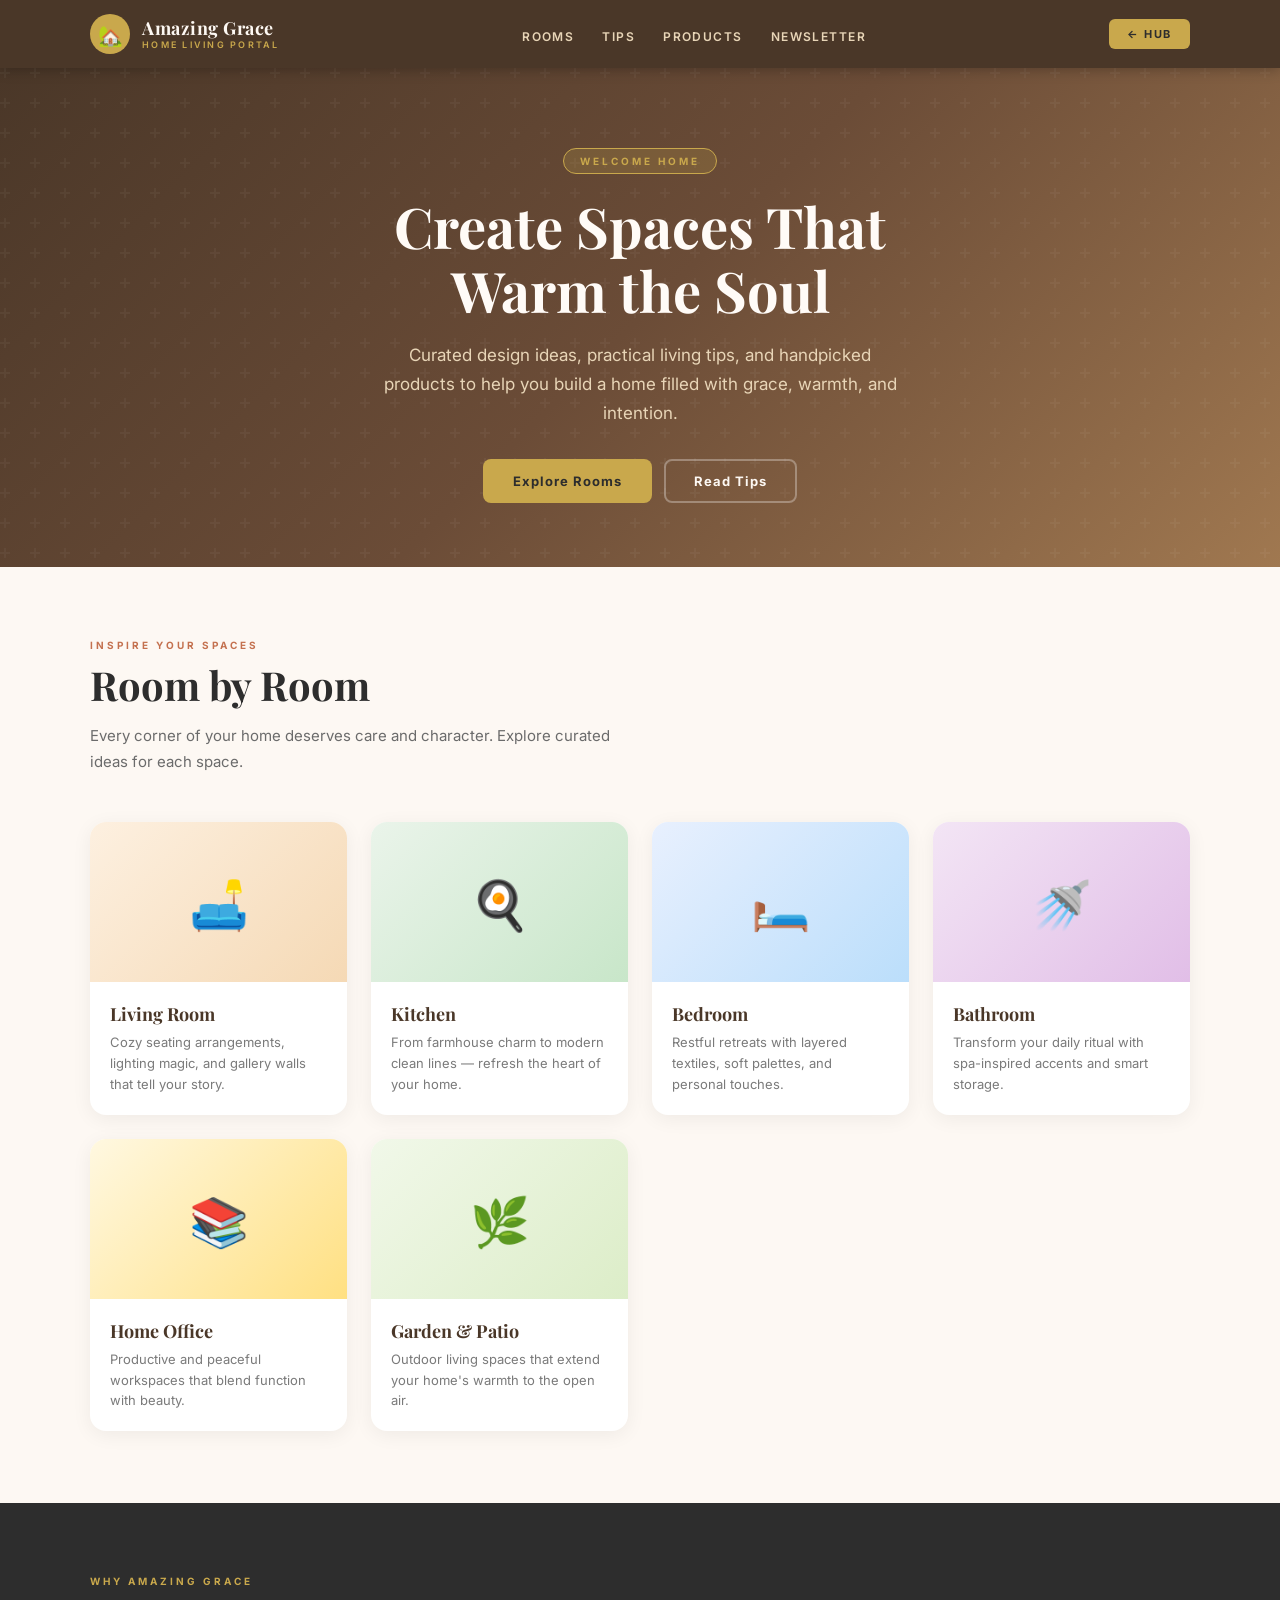
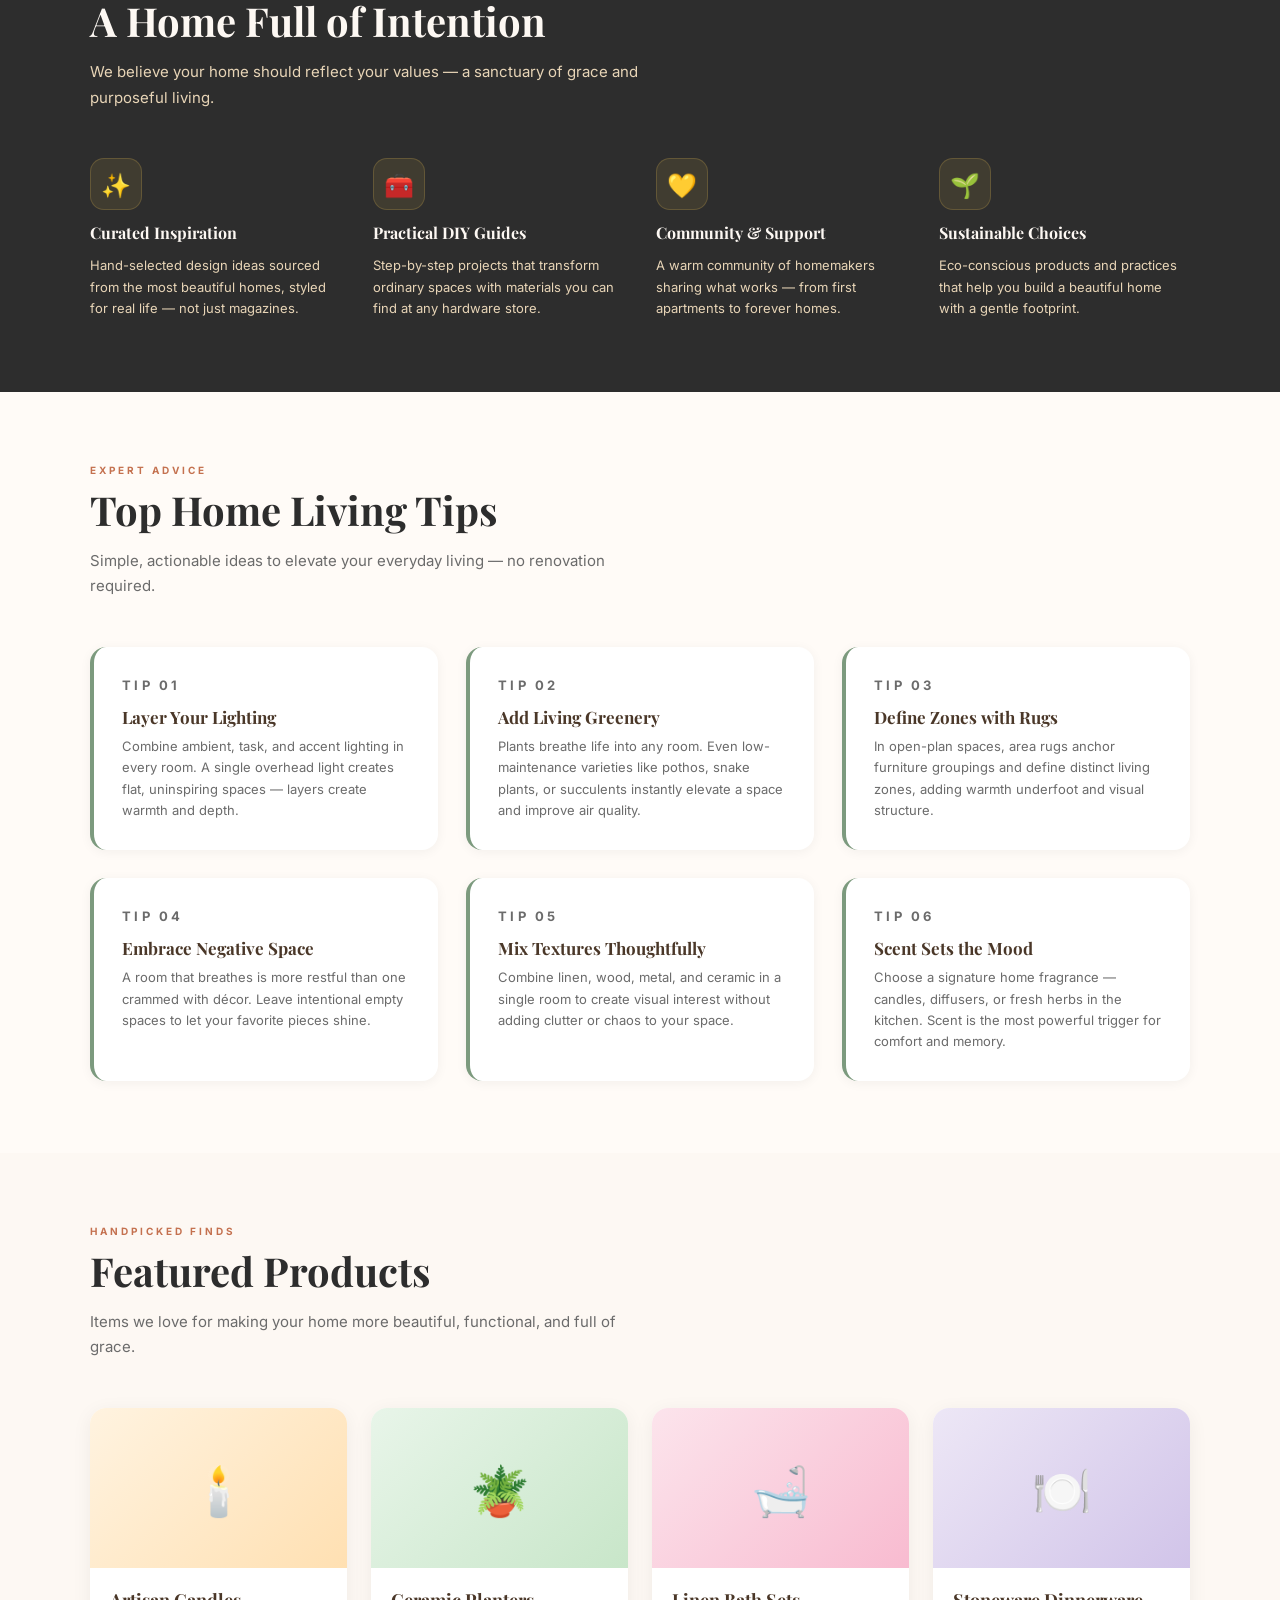
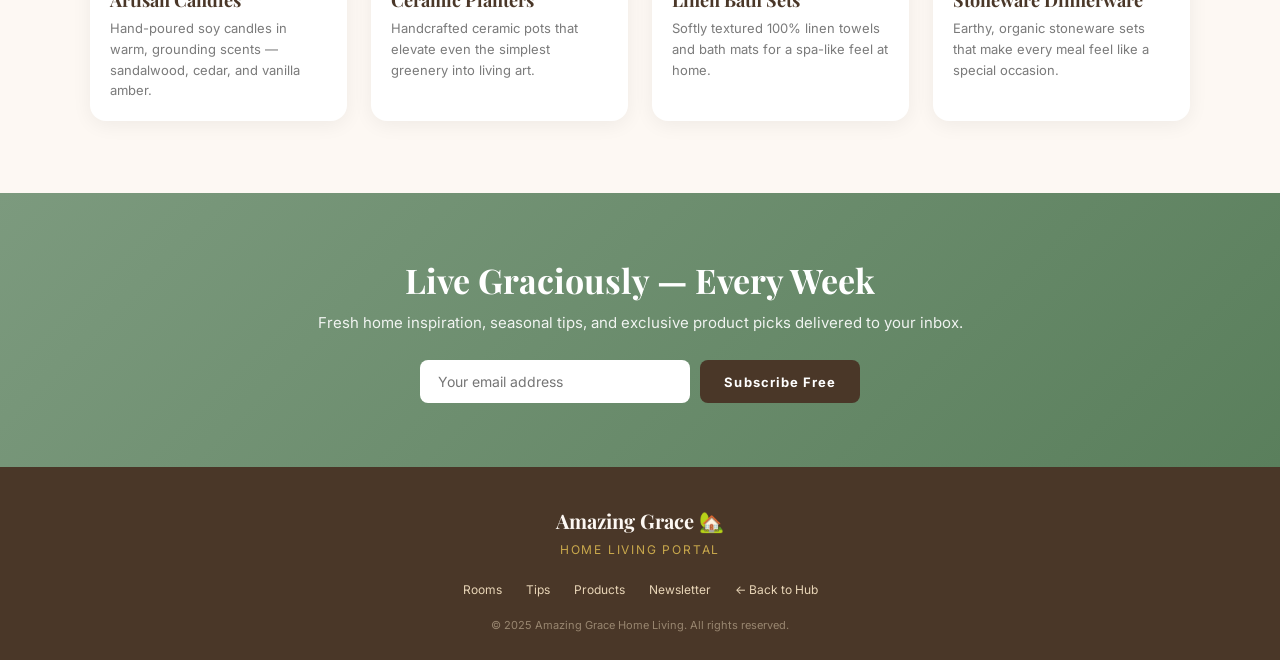
==== home-living/index.html @ 13031d2b "Add Amazing Grace Home Living and Voice of Jesus Ministries portals; update Hub launcher Agent-Logs-" ====
<!DOCTYPE html>
<html lang="en">
<head>
    <meta charset="UTF-8">
    <meta name="viewport" content="width=device-width, initial-scale=1.0">
    <title>Amazing Grace Home Living</title>
    <meta name="description" content="Amazing Grace Home Living – curated inspiration, tips, and products for a warm, beautiful home.">

    <link rel="preconnect" href="https://fonts.googleapis.com">
    <link href="https://fonts.googleapis.com/css2?family=Playfair+Display:wght@400;700&family=Inter:wght@400;600;700&display=swap" rel="stylesheet">
    <link rel="stylesheet" href="style.css">
</head>
<body>

<!-- ─── Header ──────────────────────────────────────────────────────────── -->
<header class="site-header">
    <div class="header-inner">
        <a href="#" class="logo">
            <div class="logo-icon">🏡</div>
            <div>
                <h1>Amazing Grace</h1>
                <span>Home Living Portal</span>
            </div>
        </a>
        <nav>
            <ul class="site-nav">
                <li><a href="#rooms">Rooms</a></li>
                <li><a href="#tips">Tips</a></li>
                <li><a href="#products">Products</a></li>
                <li><a href="#newsletter">Newsletter</a></li>
            </ul>
        </nav>
        <a href="../" class="back-btn">← Hub</a>
    </div>
</header>

<!-- ─── Hero ────────────────────────────────────────────────────────────── -->
<section class="hero">
    <div class="hero-content">
        <div class="hero-badge">Welcome Home</div>
        <h2>Create Spaces That<br>Warm the Soul</h2>
        <p>Curated design ideas, practical living tips, and handpicked products to help you build a home filled with grace, warmth, and intention.</p>
        <div class="hero-cta">
            <a href="#rooms" class="btn-primary">Explore Rooms</a>
            <a href="#tips" class="btn-outline">Read Tips</a>
        </div>
    </div>
</section>

<!-- ─── Room Categories ──────────────────────────────────────────────────── -->
<section class="section" id="rooms">
    <div class="container">
        <p class="section-label">Inspire Your Spaces</p>
        <h2 class="section-title">Room by Room</h2>
        <p class="section-subtitle">Every corner of your home deserves care and character. Explore curated ideas for each space.</p>

        <div class="category-grid">
            <a href="#" class="category-card">
                <div class="card-thumb" style="background: linear-gradient(135deg,#fdf0e0,#f5d9b5);">🛋️</div>
                <div class="card-body">
                    <h3>Living Room</h3>
                    <p>Cozy seating arrangements, lighting magic, and gallery walls that tell your story.</p>
                </div>
            </a>
            <a href="#" class="category-card">
                <div class="card-thumb" style="background: linear-gradient(135deg,#eaf4ea,#c8e6c9);">🍳</div>
                <div class="card-body">
                    <h3>Kitchen</h3>
                    <p>From farmhouse charm to modern clean lines — refresh the heart of your home.</p>
                </div>
            </a>
            <a href="#" class="category-card">
                <div class="card-thumb" style="background: linear-gradient(135deg,#e8f0fe,#bbdefb);">🛏️</div>
                <div class="card-body">
                    <h3>Bedroom</h3>
                    <p>Restful retreats with layered textiles, soft palettes, and personal touches.</p>
                </div>
            </a>
            <a href="#" class="category-card">
                <div class="card-thumb" style="background: linear-gradient(135deg,#f3e5f5,#e1bee7);">🚿</div>
                <div class="card-body">
                    <h3>Bathroom</h3>
                    <p>Transform your daily ritual with spa-inspired accents and smart storage.</p>
                </div>
            </a>
            <a href="#" class="category-card">
                <div class="card-thumb" style="background: linear-gradient(135deg,#fff8e1,#ffe082);">📚</div>
                <div class="card-body">
                    <h3>Home Office</h3>
                    <p>Productive and peaceful workspaces that blend function with beauty.</p>
                </div>
            </a>
            <a href="#" class="category-card">
                <div class="card-thumb" style="background: linear-gradient(135deg,#f1f8e9,#dcedc8);">🌿</div>
                <div class="card-body">
                    <h3>Garden & Patio</h3>
                    <p>Outdoor living spaces that extend your home's warmth to the open air.</p>
                </div>
            </a>
        </div>
    </div>
</section>

<!-- ─── Features / Why Amazing Grace ─────────────────────────────────────── -->
<section class="section section-dark" id="about">
    <div class="container">
        <p class="section-label">Why Amazing Grace</p>
        <h2 class="section-title">A Home Full of Intention</h2>
        <p class="section-subtitle">We believe your home should reflect your values — a sanctuary of grace and purposeful living.</p>

        <div class="feature-strip">
            <div class="feature-item">
                <div class="feature-icon">✨</div>
                <h4>Curated Inspiration</h4>
                <p>Hand-selected design ideas sourced from the most beautiful homes, styled for real life — not just magazines.</p>
            </div>
            <div class="feature-item">
                <div class="feature-icon">🧰</div>
                <h4>Practical DIY Guides</h4>
                <p>Step-by-step projects that transform ordinary spaces with materials you can find at any hardware store.</p>
            </div>
            <div class="feature-item">
                <div class="feature-icon">💛</div>
                <h4>Community &amp; Support</h4>
                <p>A warm community of homemakers sharing what works — from first apartments to forever homes.</p>
            </div>
            <div class="feature-item">
                <div class="feature-icon">🌱</div>
                <h4>Sustainable Choices</h4>
                <p>Eco-conscious products and practices that help you build a beautiful home with a gentle footprint.</p>
            </div>
        </div>
    </div>
</section>

<!-- ─── Home Living Tips ──────────────────────────────────────────────────── -->
<section class="section section-alt" id="tips">
    <div class="container">
        <p class="section-label">Expert Advice</p>
        <h2 class="section-title">Top Home Living Tips</h2>
        <p class="section-subtitle">Simple, actionable ideas to elevate your everyday living — no renovation required.</p>

        <div class="tips-grid">
            <div class="tip-card">
                <p class="tip-num">Tip 01</p>
                <h4>Layer Your Lighting</h4>
                <p>Combine ambient, task, and accent lighting in every room. A single overhead light creates flat, uninspiring spaces — layers create warmth and depth.</p>
            </div>
            <div class="tip-card">
                <p class="tip-num">Tip 02</p>
                <h4>Add Living Greenery</h4>
                <p>Plants breathe life into any room. Even low-maintenance varieties like pothos, snake plants, or succulents instantly elevate a space and improve air quality.</p>
            </div>
            <div class="tip-card">
                <p class="tip-num">Tip 03</p>
                <h4>Define Zones with Rugs</h4>
                <p>In open-plan spaces, area rugs anchor furniture groupings and define distinct living zones, adding warmth underfoot and visual structure.</p>
            </div>
            <div class="tip-card">
                <p class="tip-num">Tip 04</p>
                <h4>Embrace Negative Space</h4>
                <p>A room that breathes is more restful than one crammed with décor. Leave intentional empty spaces to let your favorite pieces shine.</p>
            </div>
            <div class="tip-card">
                <p class="tip-num">Tip 05</p>
                <h4>Mix Textures Thoughtfully</h4>
                <p>Combine linen, wood, metal, and ceramic in a single room to create visual interest without adding clutter or chaos to your space.</p>
            </div>
            <div class="tip-card">
                <p class="tip-num">Tip 06</p>
                <h4>Scent Sets the Mood</h4>
                <p>Choose a signature home fragrance — candles, diffusers, or fresh herbs in the kitchen. Scent is the most powerful trigger for comfort and memory.</p>
            </div>
        </div>
    </div>
</section>

<!-- ─── Featured Products ─────────────────────────────────────────────────── -->
<section class="section" id="products">
    <div class="container">
        <p class="section-label">Handpicked Finds</p>
        <h2 class="section-title">Featured Products</h2>
        <p class="section-subtitle">Items we love for making your home more beautiful, functional, and full of grace.</p>

        <div class="category-grid">
            <a href="#" class="category-card">
                <div class="card-thumb" style="background: linear-gradient(135deg,#fff3e0,#ffe0b2);">🕯️</div>
                <div class="card-body">
                    <h3>Artisan Candles</h3>
                    <p>Hand-poured soy candles in warm, grounding scents — sandalwood, cedar, and vanilla amber.</p>
                </div>
            </a>
            <a href="#" class="category-card">
                <div class="card-thumb" style="background: linear-gradient(135deg,#e8f5e9,#c8e6c9);">🪴</div>
                <div class="card-body">
                    <h3>Ceramic Planters</h3>
                    <p>Handcrafted ceramic pots that elevate even the simplest greenery into living art.</p>
                </div>
            </a>
            <a href="#" class="category-card">
                <div class="card-thumb" style="background: linear-gradient(135deg,#fce4ec,#f8bbd0);">🛁</div>
                <div class="card-body">
                    <h3>Linen Bath Sets</h3>
                    <p>Softly textured 100% linen towels and bath mats for a spa-like feel at home.</p>
                </div>
            </a>
            <a href="#" class="category-card">
                <div class="card-thumb" style="background: linear-gradient(135deg,#ede7f6,#d1c4e9);">🍽️</div>
                <div class="card-body">
                    <h3>Stoneware Dinnerware</h3>
                    <p>Earthy, organic stoneware sets that make every meal feel like a special occasion.</p>
                </div>
            </a>
        </div>
    </div>
</section>

<!-- ─── Newsletter ──────────────────────────────────────────────────────── -->
<section class="newsletter" id="newsletter">
    <div class="container">
        <h3>Live Graciously — Every Week</h3>
        <p>Fresh home inspiration, seasonal tips, and exclusive product picks delivered to your inbox.</p>
        <form class="newsletter-form" onsubmit="handleSubscribe(event)">
            <input type="email" placeholder="Your email address" required aria-label="Email address">
            <button type="submit">Subscribe Free</button>
        </form>
    </div>
</section>

<!-- ─── Footer ───────────────────────────────────────────────────────────── -->
<footer class="site-footer">
    <div class="footer-inner">
        <p class="footer-logo">Amazing Grace 🏡</p>
        <p class="footer-tagline">Home Living Portal</p>
        <ul class="footer-links">
            <li><a href="#rooms">Rooms</a></li>
            <li><a href="#tips">Tips</a></li>
            <li><a href="#products">Products</a></li>
            <li><a href="#newsletter">Newsletter</a></li>
            <li><a href="../">← Back to Hub</a></li>
        </ul>
        <p class="footer-copy">&copy; 2025 Amazing Grace Home Living. All rights reserved.</p>
    </div>
</footer>

<script>
    function handleSubscribe(e) {
        e.preventDefault();
        const input = e.target.querySelector('input[type="email"]');
        const btn   = e.target.querySelector('button');
        btn.textContent = '✓ You\'re in!';
        btn.style.background = '#3d6b3f';
        input.value = '';
        setTimeout(() => {
            btn.textContent = 'Subscribe Free';
            btn.style.background = '';
        }, 3000);
    }
</script>
</body>
</html>
---- home-living/style.css ----
/* ─── Amazing Grace Home Living Portal ─── */
:root {
    --cream:     #fdf8f3;
    --warm-tan:  #e8d5b7;
    --sage:      #7c9a7e;
    --terracotta:#c4714f;
    --charcoal:  #2d2d2d;
    --dark-wood: #4a3728;
    --light-wood:#a07850;
    --soft-white:#fffbf7;
    --gold:      #c9a84c;
}

* { box-sizing: border-box; margin: 0; padding: 0; }

body {
    font-family: 'Playfair Display', 'Georgia', serif;
    background: var(--cream);
    color: var(--charcoal);
    min-height: 100vh;
}

/* ─── Header ─── */
.site-header {
    background: var(--dark-wood);
    color: var(--cream);
    padding: 0 24px;
    position: sticky;
    top: 0;
    z-index: 100;
    box-shadow: 0 2px 12px rgba(0,0,0,0.25);
}

.header-inner {
    max-width: 1100px;
    margin: 0 auto;
    display: flex;
    align-items: center;
    justify-content: space-between;
    height: 68px;
}

.logo {
    display: flex;
    align-items: center;
    gap: 12px;
    text-decoration: none;
    color: var(--cream);
}

.logo-icon {
    width: 40px;
    height: 40px;
    background: var(--gold);
    border-radius: 50%;
    display: flex;
    align-items: center;
    justify-content: center;
    font-size: 20px;
    flex-shrink: 0;
}

.logo h1 {
    font-size: 18px;
    font-weight: 700;
    letter-spacing: 0.03em;
    line-height: 1.2;
}

.logo span {
    display: block;
    font-size: 9px;
    font-family: 'Inter', sans-serif;
    letter-spacing: 0.25em;
    text-transform: uppercase;
    color: var(--gold);
    font-weight: 600;
}

.site-nav {
    display: flex;
    gap: 28px;
    list-style: none;
}

.site-nav a {
    color: var(--warm-tan);
    text-decoration: none;
    font-family: 'Inter', sans-serif;
    font-size: 12px;
    font-weight: 600;
    letter-spacing: 0.12em;
    text-transform: uppercase;
    transition: color 0.2s;
}

.site-nav a:hover { color: var(--gold); }

.back-btn {
    font-family: 'Inter', sans-serif;
    font-size: 11px;
    font-weight: 700;
    letter-spacing: 0.15em;
    text-transform: uppercase;
    color: var(--charcoal);
    background: var(--gold);
    border: none;
    padding: 8px 18px;
    border-radius: 6px;
    cursor: pointer;
    text-decoration: none;
    transition: background 0.2s, transform 0.15s;
    display: inline-flex;
    align-items: center;
    gap: 6px;
}

.back-btn:hover { background: #b8922e; transform: translateY(-1px); }

/* ─── Hero ─── */
.hero {
    background: linear-gradient(135deg, var(--dark-wood) 0%, #6b4c37 50%, var(--light-wood) 100%);
    color: var(--cream);
    padding: 80px 24px 64px;
    text-align: center;
    position: relative;
    overflow: hidden;
}

.hero::before {
    content: '';
    position: absolute;
    inset: 0;
    background: url("data:image/svg+xml,%3Csvg width='60' height='60' viewBox='0 0 60 60' xmlns='http://www.w3.org/2000/svg'%3E%3Cg fill='none' fill-rule='evenodd'%3E%3Cg fill='%23ffffff' fill-opacity='0.04'%3E%3Cpath d='M36 34v-4h-2v4h-4v2h4v4h2v-4h4v-2h-4zm0-30V0h-2v4h-4v2h4v4h2V6h4V4h-4zM6 34v-4H4v4H0v2h4v4h2v-4h4v-2H6zM6 4V0H4v4H0v2h4v4h2V6h4V4H6z'/%3E%3C/g%3E%3C/g%3E%3C/svg%3E");
    pointer-events: none;
}

.hero-content { position: relative; max-width: 700px; margin: 0 auto; }

.hero-badge {
    display: inline-block;
    background: rgba(201,168,76,0.2);
    border: 1px solid var(--gold);
    color: var(--gold);
    font-family: 'Inter', sans-serif;
    font-size: 10px;
    font-weight: 700;
    letter-spacing: 0.3em;
    text-transform: uppercase;
    padding: 6px 16px;
    border-radius: 30px;
    margin-bottom: 20px;
}

.hero h2 {
    font-size: clamp(32px, 6vw, 56px);
    font-weight: 700;
    line-height: 1.15;
    margin-bottom: 18px;
    color: var(--soft-white);
}

.hero p {
    font-size: 17px;
    color: var(--warm-tan);
    line-height: 1.7;
    max-width: 520px;
    margin: 0 auto 32px;
    font-family: 'Inter', sans-serif;
}

.hero-cta {
    display: inline-flex;
    gap: 12px;
    flex-wrap: wrap;
    justify-content: center;
}

.btn-primary {
    background: var(--gold);
    color: var(--charcoal);
    border: none;
    padding: 14px 30px;
    border-radius: 8px;
    font-family: 'Inter', sans-serif;
    font-size: 13px;
    font-weight: 700;
    letter-spacing: 0.08em;
    cursor: pointer;
    text-decoration: none;
    transition: background 0.2s, transform 0.15s;
}

.btn-primary:hover { background: #b8922e; transform: translateY(-2px); }

.btn-outline {
    background: transparent;
    color: var(--cream);
    border: 2px solid rgba(255,255,255,0.3);
    padding: 12px 28px;
    border-radius: 8px;
    font-family: 'Inter', sans-serif;
    font-size: 13px;
    font-weight: 700;
    letter-spacing: 0.08em;
    cursor: pointer;
    text-decoration: none;
    transition: border-color 0.2s, transform 0.15s;
}

.btn-outline:hover { border-color: var(--gold); color: var(--gold); transform: translateY(-2px); }

/* ─── Section Wrappers ─── */
.section {
    padding: 72px 24px;
}

.section-alt {
    background: var(--soft-white);
}

.section-dark {
    background: var(--charcoal);
    color: var(--cream);
}

.container {
    max-width: 1100px;
    margin: 0 auto;
}

.section-label {
    font-family: 'Inter', sans-serif;
    font-size: 10px;
    font-weight: 700;
    letter-spacing: 0.3em;
    text-transform: uppercase;
    color: var(--terracotta);
    margin-bottom: 10px;
}

.section-title {
    font-size: clamp(26px, 4vw, 40px);
    font-weight: 700;
    line-height: 1.2;
    margin-bottom: 14px;
}

.section-subtitle {
    font-family: 'Inter', sans-serif;
    font-size: 15px;
    color: #6b6b6b;
    line-height: 1.7;
    max-width: 560px;
    margin-bottom: 48px;
}

.section-dark .section-label { color: var(--gold); }
.section-dark .section-title  { color: var(--cream); }
.section-dark .section-subtitle { color: var(--warm-tan); }

/* ─── Category Grid ─── */
.category-grid {
    display: grid;
    grid-template-columns: repeat(auto-fill, minmax(240px, 1fr));
    gap: 24px;
}

.category-card {
    background: white;
    border-radius: 16px;
    overflow: hidden;
    box-shadow: 0 4px 20px rgba(0,0,0,0.06);
    transition: transform 0.25s, box-shadow 0.25s;
    cursor: pointer;
    text-decoration: none;
    color: inherit;
    display: block;
}

.category-card:hover {
    transform: translateY(-6px);
    box-shadow: 0 12px 40px rgba(0,0,0,0.12);
}

.card-thumb {
    height: 160px;
    display: flex;
    align-items: center;
    justify-content: center;
    font-size: 48px;
}

.card-body {
    padding: 20px;
}

.card-body h3 {
    font-size: 18px;
    font-weight: 700;
    margin-bottom: 6px;
    color: var(--dark-wood);
}

.card-body p {
    font-family: 'Inter', sans-serif;
    font-size: 13px;
    color: #7a7a7a;
    line-height: 1.6;
}

/* ─── Feature Strip ─── */
.feature-strip {
    display: grid;
    grid-template-columns: repeat(auto-fill, minmax(220px, 1fr));
    gap: 32px;
    margin-top: 12px;
}

.feature-item {
    display: flex;
    flex-direction: column;
    gap: 12px;
}

.feature-icon {
    width: 52px;
    height: 52px;
    border-radius: 14px;
    display: flex;
    align-items: center;
    justify-content: center;
    font-size: 24px;
    background: rgba(201,168,76,0.12);
    border: 1px solid rgba(201,168,76,0.25);
}

.feature-item h4 {
    font-size: 16px;
    font-weight: 700;
    color: var(--cream);
}

.feature-item p {
    font-family: 'Inter', sans-serif;
    font-size: 13px;
    color: var(--warm-tan);
    line-height: 1.65;
}

/* ─── Tips Grid ─── */
.tips-grid {
    display: grid;
    grid-template-columns: repeat(auto-fill, minmax(300px, 1fr));
    gap: 28px;
}

.tip-card {
    background: white;
    border-radius: 16px;
    padding: 28px;
    border-left: 4px solid var(--sage);
    box-shadow: 0 2px 12px rgba(0,0,0,0.05);
}

.tip-num {
    font-family: 'Inter', sans-serif;
    font-size: 11px;
    font-weight: 700;
    letter-spacing: 0.25em;
    text-transform: uppercase;
    color: var(--sage);
    margin-bottom: 10px;
}

.tip-card h4 {
    font-size: 17px;
    font-weight: 700;
    margin-bottom: 8px;
    color: var(--dark-wood);
}

.tip-card p {
    font-family: 'Inter', sans-serif;
    font-size: 13px;
    color: #6b6b6b;
    line-height: 1.65;
}

/* ─── Newsletter ─── */
.newsletter {
    background: linear-gradient(135deg, var(--sage) 0%, #5a7f5c 100%);
    color: white;
    padding: 64px 24px;
    text-align: center;
}

.newsletter h3 {
    font-size: clamp(22px, 4vw, 34px);
    font-weight: 700;
    margin-bottom: 10px;
}

.newsletter p {
    font-family: 'Inter', sans-serif;
    font-size: 15px;
    opacity: 0.9;
    margin-bottom: 28px;
}

.newsletter-form {
    display: flex;
    gap: 10px;
    max-width: 440px;
    margin: 0 auto;
    flex-wrap: wrap;
    justify-content: center;
}

.newsletter-form input {
    flex: 1;
    min-width: 220px;
    padding: 13px 18px;
    border-radius: 8px;
    border: none;
    font-family: 'Inter', sans-serif;
    font-size: 14px;
    outline: none;
}

.newsletter-form button {
    background: var(--dark-wood);
    color: white;
    border: none;
    padding: 13px 24px;
    border-radius: 8px;
    font-family: 'Inter', sans-serif;
    font-size: 13px;
    font-weight: 700;
    letter-spacing: 0.08em;
    cursor: pointer;
    transition: background 0.2s;
    white-space: nowrap;
}

.newsletter-form button:hover { background: #3d2e20; }

/* ─── Footer ─── */
.site-footer {
    background: var(--dark-wood);
    color: var(--warm-tan);
    padding: 40px 24px 28px;
    text-align: center;
}

.footer-inner {
    max-width: 1100px;
    margin: 0 auto;
}

.footer-logo {
    font-size: 20px;
    font-weight: 700;
    color: var(--cream);
    margin-bottom: 8px;
}

.footer-tagline {
    font-family: 'Inter', sans-serif;
    font-size: 12px;
    letter-spacing: 0.15em;
    text-transform: uppercase;
    color: var(--gold);
    margin-bottom: 20px;
}

.footer-links {
    display: flex;
    gap: 24px;
    justify-content: center;
    flex-wrap: wrap;
    list-style: none;
    margin-bottom: 20px;
}

.footer-links a {
    font-family: 'Inter', sans-serif;
    font-size: 12px;
    color: var(--warm-tan);
    text-decoration: none;
    transition: color 0.2s;
}

.footer-links a:hover { color: var(--gold); }

.footer-copy {
    font-family: 'Inter', sans-serif;
    font-size: 11px;
    color: rgba(232,213,183,0.5);
}

/* ─── Mobile ─── */
@media (max-width: 640px) {
    .site-nav { display: none; }
    .hero { padding: 56px 20px 48px; }
    .section { padding: 48px 20px; }
    .category-grid { grid-template-columns: 1fr 1fr; }
    .tips-grid { grid-template-columns: 1fr; }
}
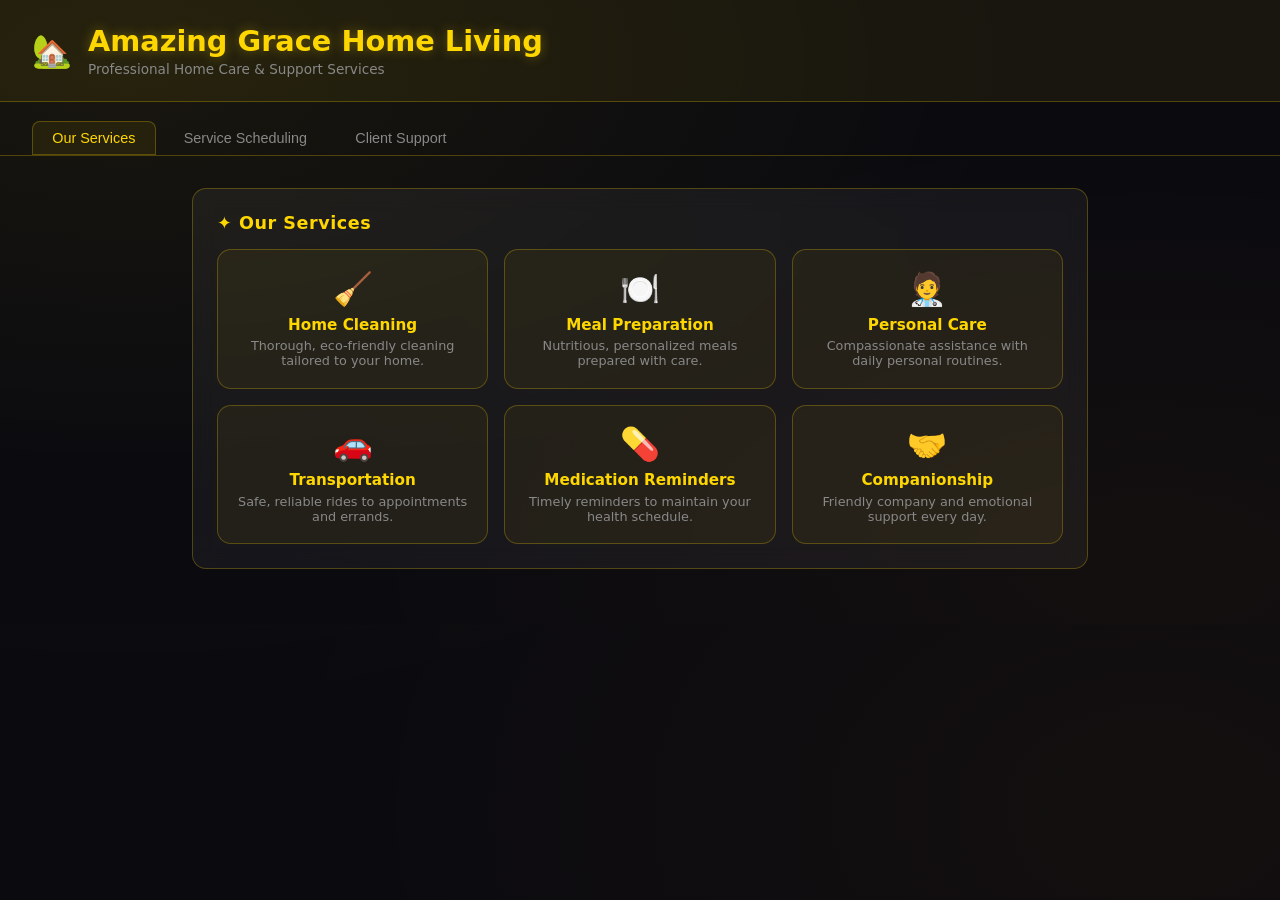
==== commit 11ffc546: "Add modular SPA Portfolio Hub with 4 sub-modules Agent-Logs-Url: https://github.com/NicholaiMM/gamif" ====
--- a/home-living/index.html
+++ b/home-living/index.html
@@ -1,261 +1,399 @@
 <!DOCTYPE html>
 <html lang="en">
 <head>
-    <meta charset="UTF-8">
-    <meta name="viewport" content="width=device-width, initial-scale=1.0">
-    <title>Amazing Grace Home Living</title>
-    <meta name="description" content="Amazing Grace Home Living – curated inspiration, tips, and products for a warm, beautiful home.">
-
-    <link rel="preconnect" href="https://fonts.googleapis.com">
-    <link href="https://fonts.googleapis.com/css2?family=Playfair+Display:wght@400;700&family=Inter:wght@400;600;700&display=swap" rel="stylesheet">
-    <link rel="stylesheet" href="style.css">
+  <meta charset="UTF-8">
+  <meta name="viewport" content="width=device-width, initial-scale=1.0">
+  <title>Amazing Grace Home Living</title>
+  <style>
+    *, *::before, *::after { box-sizing: border-box; margin: 0; padding: 0; }
+
+    :root {
+      --gold:    #ffd700;
+      --bg:      #0a0a0f;
+      --surface: rgba(255,255,255,0.05);
+      --border:  rgba(255,215,0,0.25);
+      --text:    #e8e8e8;
+      --muted:   #888;
+      --radius:  14px;
+      --blur:    blur(12px);
+    }
+
+    html, body {
+      min-height: 100%;
+      font-family: 'Segoe UI', system-ui, sans-serif;
+      background: var(--bg);
+      color: var(--text);
+      background-image:
+        radial-gradient(ellipse at 10% 10%, rgba(255,215,0,0.06) 0%, transparent 55%),
+        radial-gradient(ellipse at 90% 90%, rgba(255,140,0,0.04) 0%, transparent 55%);
+    }
+
+    /* ── Header ── */
+    .ag-header {
+      background: rgba(255,215,0,0.06);
+      border-bottom: 1px solid var(--border);
+      padding: 1.5rem 2rem;
+      display: flex;
+      align-items: center;
+      gap: 1rem;
+    }
+    .ag-header .logo { font-size: 2rem; }
+    .ag-header h1 {
+      font-size: clamp(1.2rem, 4vw, 1.8rem);
+      color: var(--gold);
+      text-shadow: 0 0 12px rgba(255,215,0,0.35);
+    }
+    .ag-header p { font-size: 0.85rem; color: var(--muted); margin-top: 0.2rem; }
+
+    /* ── Nav Tabs ── */
+    .ag-tabs {
+      display: flex;
+      gap: 0.5rem;
+      padding: 1.2rem 2rem 0;
+      border-bottom: 1px solid var(--border);
+    }
+    .tab-btn {
+      background: none;
+      border: 1px solid transparent;
+      border-radius: 8px 8px 0 0;
+      color: var(--muted);
+      font-size: 0.9rem;
+      padding: 0.5rem 1.2rem;
+      cursor: pointer;
+      transition: color 0.2s, border-color 0.2s, background 0.2s;
+    }
+    .tab-btn.active, .tab-btn:hover {
+      color: var(--gold);
+      border-color: var(--border);
+      background: rgba(255,215,0,0.07);
+    }
+
+    /* ── Content ── */
+    .ag-content { padding: 2rem; max-width: 960px; margin: 0 auto; }
+    .tab-panel { display: none; }
+    .tab-panel.active { display: block; }
+
+    /* ── Glass card ── */
+    .glass {
+      background: var(--surface);
+      border: 1px solid var(--border);
+      border-radius: var(--radius);
+      backdrop-filter: var(--blur);
+      -webkit-backdrop-filter: var(--blur);
+      padding: 1.5rem;
+      margin-bottom: 1.5rem;
+    }
+    .glass h2 {
+      font-size: 1.1rem;
+      color: var(--gold);
+      margin-bottom: 1rem;
+      letter-spacing: 0.03em;
+    }
+
+    /* ── Schedule form ── */
+    .form-grid {
+      display: grid;
+      grid-template-columns: repeat(auto-fit, minmax(220px, 1fr));
+      gap: 1rem;
+    }
+    .form-group label {
+      display: block;
+      font-size: 0.78rem;
+      color: var(--muted);
+      margin-bottom: 0.3rem;
+      text-transform: uppercase;
+      letter-spacing: 0.07em;
+    }
+    .form-group input,
+    .form-group select,
+    .form-group textarea {
+      width: 100%;
+      background: rgba(255,255,255,0.04);
+      border: 1px solid var(--border);
+      border-radius: 8px;
+      color: var(--text);
+      font-size: 0.92rem;
+      padding: 0.55rem 0.8rem;
+      outline: none;
+      transition: border-color 0.2s;
+    }
+    .form-group input:focus,
+    .form-group select:focus,
+    .form-group textarea:focus { border-color: var(--gold); }
+    .form-group textarea { resize: vertical; min-height: 80px; }
+    .form-group select option { background: #111; }
+
+    .btn-gold {
+      display: inline-block;
+      margin-top: 1rem;
+      background: var(--gold);
+      color: #000;
+      font-weight: 700;
+      font-size: 0.9rem;
+      border: none;
+      border-radius: 8px;
+      padding: 0.65rem 1.6rem;
+      cursor: pointer;
+      transition: opacity 0.2s, transform 0.15s;
+    }
+    .btn-gold:hover { opacity: 0.88; transform: translateY(-1px); }
+
+    /* ── Service cards ── */
+    .service-grid {
+      display: grid;
+      grid-template-columns: repeat(auto-fit, minmax(200px, 1fr));
+      gap: 1rem;
+    }
+    .service-card {
+      background: rgba(255,215,0,0.05);
+      border: 1px solid var(--border);
+      border-radius: var(--radius);
+      padding: 1.2rem;
+      text-align: center;
+      transition: background 0.2s, transform 0.2s;
+    }
+    .service-card:hover { background: rgba(255,215,0,0.1); transform: translateY(-2px); }
+    .service-card .sc-icon { font-size: 2rem; margin-bottom: 0.5rem; }
+    .service-card .sc-name { font-size: 0.95rem; font-weight: 600; color: var(--gold); }
+    .service-card .sc-desc { font-size: 0.8rem; color: var(--muted); margin-top: 0.3rem; }
+
+    /* ── Support FAQ ── */
+    .faq-item { margin-bottom: 0.8rem; }
+    .faq-item details summary {
+      cursor: pointer;
+      color: var(--gold);
+      font-size: 0.95rem;
+      padding: 0.5rem 0;
+      list-style: none;
+      border-bottom: 1px solid rgba(255,215,0,0.12);
+    }
+    .faq-item details summary::before { content: '▶  '; font-size: 0.7rem; }
+    .faq-item details[open] summary::before { content: '▼  '; }
+    .faq-item details p { padding: 0.7rem 0 0.3rem 1.2rem; color: var(--muted); font-size: 0.88rem; line-height: 1.6; }
+
+    /* ── Toast ── */
+    #ag-toast {
+      position: fixed;
+      bottom: 1.5rem;
+      left: 50%;
+      transform: translateX(-50%) translateY(40px);
+      background: rgba(255,215,0,0.15);
+      border: 1px solid var(--gold);
+      border-radius: 10px;
+      color: var(--gold);
+      padding: 0.6rem 1.4rem;
+      font-size: 0.9rem;
+      opacity: 0;
+      transition: opacity 0.3s, transform 0.3s;
+      pointer-events: none;
+      backdrop-filter: blur(8px);
+      z-index: 999;
+    }
+    #ag-toast.show { opacity: 1; transform: translateX(-50%) translateY(0); }
+  </style>
 </head>
 <body>
 
-<!-- ─── Header ──────────────────────────────────────────────────────────── -->
-<header class="site-header">
-    <div class="header-inner">
-        <a href="#" class="logo">
-            <div class="logo-icon">🏡</div>
-            <div>
-                <h1>Amazing Grace</h1>
-                <span>Home Living Portal</span>
-            </div>
-        </a>
-        <nav>
-            <ul class="site-nav">
-                <li><a href="#rooms">Rooms</a></li>
-                <li><a href="#tips">Tips</a></li>
-                <li><a href="#products">Products</a></li>
-                <li><a href="#newsletter">Newsletter</a></li>
-            </ul>
-        </nav>
-        <a href="../" class="back-btn">← Hub</a>
+  <!-- Header -->
+  <header class="ag-header">
+    <div class="logo">🏡</div>
+    <div>
+      <h1>Amazing Grace Home Living</h1>
+      <p>Professional Home Care &amp; Support Services</p>
     </div>
-</header>
-
-<!-- ─── Hero ────────────────────────────────────────────────────────────── -->
-<section class="hero">
-    <div class="hero-content">
-        <div class="hero-badge">Welcome Home</div>
-        <h2>Create Spaces That<br>Warm the Soul</h2>
-        <p>Curated design ideas, practical living tips, and handpicked products to help you build a home filled with grace, warmth, and intention.</p>
-        <div class="hero-cta">
-            <a href="#rooms" class="btn-primary">Explore Rooms</a>
-            <a href="#tips" class="btn-outline">Read Tips</a>
-        </div>
-    </div>
-</section>
-
-<!-- ─── Room Categories ──────────────────────────────────────────────────── -->
-<section class="section" id="rooms">
-    <div class="container">
-        <p class="section-label">Inspire Your Spaces</p>
-        <h2 class="section-title">Room by Room</h2>
-        <p class="section-subtitle">Every corner of your home deserves care and character. Explore curated ideas for each space.</p>
-
-        <div class="category-grid">
-            <a href="#" class="category-card">
-                <div class="card-thumb" style="background: linear-gradient(135deg,#fdf0e0,#f5d9b5);">🛋️</div>
-                <div class="card-body">
-                    <h3>Living Room</h3>
-                    <p>Cozy seating arrangements, lighting magic, and gallery walls that tell your story.</p>
-                </div>
-            </a>
-            <a href="#" class="category-card">
-                <div class="card-thumb" style="background: linear-gradient(135deg,#eaf4ea,#c8e6c9);">🍳</div>
-                <div class="card-body">
-                    <h3>Kitchen</h3>
-                    <p>From farmhouse charm to modern clean lines — refresh the heart of your home.</p>
-                </div>
-            </a>
-            <a href="#" class="category-card">
-                <div class="card-thumb" style="background: linear-gradient(135deg,#e8f0fe,#bbdefb);">🛏️</div>
-                <div class="card-body">
-                    <h3>Bedroom</h3>
-                    <p>Restful retreats with layered textiles, soft palettes, and personal touches.</p>
-                </div>
-            </a>
-            <a href="#" class="category-card">
-                <div class="card-thumb" style="background: linear-gradient(135deg,#f3e5f5,#e1bee7);">🚿</div>
-                <div class="card-body">
-                    <h3>Bathroom</h3>
-                    <p>Transform your daily ritual with spa-inspired accents and smart storage.</p>
-                </div>
-            </a>
-            <a href="#" class="category-card">
-                <div class="card-thumb" style="background: linear-gradient(135deg,#fff8e1,#ffe082);">📚</div>
-                <div class="card-body">
-                    <h3>Home Office</h3>
-                    <p>Productive and peaceful workspaces that blend function with beauty.</p>
-                </div>
-            </a>
-            <a href="#" class="category-card">
-                <div class="card-thumb" style="background: linear-gradient(135deg,#f1f8e9,#dcedc8);">🌿</div>
-                <div class="card-body">
-                    <h3>Garden & Patio</h3>
-                    <p>Outdoor living spaces that extend your home's warmth to the open air.</p>
-                </div>
-            </a>
-        </div>
-    </div>
-</section>
-
-<!-- ─── Features / Why Amazing Grace ─────────────────────────────────────── -->
-<section class="section section-dark" id="about">
-    <div class="container">
-        <p class="section-label">Why Amazing Grace</p>
-        <h2 class="section-title">A Home Full of Intention</h2>
-        <p class="section-subtitle">We believe your home should reflect your values — a sanctuary of grace and purposeful living.</p>
-
-        <div class="feature-strip">
-            <div class="feature-item">
-                <div class="feature-icon">✨</div>
-                <h4>Curated Inspiration</h4>
-                <p>Hand-selected design ideas sourced from the most beautiful homes, styled for real life — not just magazines.</p>
-            </div>
-            <div class="feature-item">
-                <div class="feature-icon">🧰</div>
-                <h4>Practical DIY Guides</h4>
-                <p>Step-by-step projects that transform ordinary spaces with materials you can find at any hardware store.</p>
-            </div>
-            <div class="feature-item">
-                <div class="feature-icon">💛</div>
-                <h4>Community &amp; Support</h4>
-                <p>A warm community of homemakers sharing what works — from first apartments to forever homes.</p>
-            </div>
-            <div class="feature-item">
-                <div class="feature-icon">🌱</div>
-                <h4>Sustainable Choices</h4>
-                <p>Eco-conscious products and practices that help you build a beautiful home with a gentle footprint.</p>
-            </div>
-        </div>
-    </div>
-</section>
-
-<!-- ─── Home Living Tips ──────────────────────────────────────────────────── -->
-<section class="section section-alt" id="tips">
-    <div class="container">
-        <p class="section-label">Expert Advice</p>
-        <h2 class="section-title">Top Home Living Tips</h2>
-        <p class="section-subtitle">Simple, actionable ideas to elevate your everyday living — no renovation required.</p>
-
-        <div class="tips-grid">
-            <div class="tip-card">
-                <p class="tip-num">Tip 01</p>
-                <h4>Layer Your Lighting</h4>
-                <p>Combine ambient, task, and accent lighting in every room. A single overhead light creates flat, uninspiring spaces — layers create warmth and depth.</p>
-            </div>
-            <div class="tip-card">
-                <p class="tip-num">Tip 02</p>
-                <h4>Add Living Greenery</h4>
-                <p>Plants breathe life into any room. Even low-maintenance varieties like pothos, snake plants, or succulents instantly elevate a space and improve air quality.</p>
-            </div>
-            <div class="tip-card">
-                <p class="tip-num">Tip 03</p>
-                <h4>Define Zones with Rugs</h4>
-                <p>In open-plan spaces, area rugs anchor furniture groupings and define distinct living zones, adding warmth underfoot and visual structure.</p>
-            </div>
-            <div class="tip-card">
-                <p class="tip-num">Tip 04</p>
-                <h4>Embrace Negative Space</h4>
-                <p>A room that breathes is more restful than one crammed with décor. Leave intentional empty spaces to let your favorite pieces shine.</p>
-            </div>
-            <div class="tip-card">
-                <p class="tip-num">Tip 05</p>
-                <h4>Mix Textures Thoughtfully</h4>
-                <p>Combine linen, wood, metal, and ceramic in a single room to create visual interest without adding clutter or chaos to your space.</p>
-            </div>
-            <div class="tip-card">
-                <p class="tip-num">Tip 06</p>
-                <h4>Scent Sets the Mood</h4>
-                <p>Choose a signature home fragrance — candles, diffusers, or fresh herbs in the kitchen. Scent is the most powerful trigger for comfort and memory.</p>
-            </div>
-        </div>
-    </div>
-</section>
-
-<!-- ─── Featured Products ─────────────────────────────────────────────────── -->
-<section class="section" id="products">
-    <div class="container">
-        <p class="section-label">Handpicked Finds</p>
-        <h2 class="section-title">Featured Products</h2>
-        <p class="section-subtitle">Items we love for making your home more beautiful, functional, and full of grace.</p>
-
-        <div class="category-grid">
-            <a href="#" class="category-card">
-                <div class="card-thumb" style="background: linear-gradient(135deg,#fff3e0,#ffe0b2);">🕯️</div>
-                <div class="card-body">
-                    <h3>Artisan Candles</h3>
-                    <p>Hand-poured soy candles in warm, grounding scents — sandalwood, cedar, and vanilla amber.</p>
-                </div>
-            </a>
-            <a href="#" class="category-card">
-                <div class="card-thumb" style="background: linear-gradient(135deg,#e8f5e9,#c8e6c9);">🪴</div>
-                <div class="card-body">
-                    <h3>Ceramic Planters</h3>
-                    <p>Handcrafted ceramic pots that elevate even the simplest greenery into living art.</p>
-                </div>
-            </a>
-            <a href="#" class="category-card">
-                <div class="card-thumb" style="background: linear-gradient(135deg,#fce4ec,#f8bbd0);">🛁</div>
-                <div class="card-body">
-                    <h3>Linen Bath Sets</h3>
-                    <p>Softly textured 100% linen towels and bath mats for a spa-like feel at home.</p>
-                </div>
-            </a>
-            <a href="#" class="category-card">
-                <div class="card-thumb" style="background: linear-gradient(135deg,#ede7f6,#d1c4e9);">🍽️</div>
-                <div class="card-body">
-                    <h3>Stoneware Dinnerware</h3>
-                    <p>Earthy, organic stoneware sets that make every meal feel like a special occasion.</p>
-                </div>
-            </a>
-        </div>
-    </div>
-</section>
-
-<!-- ─── Newsletter ──────────────────────────────────────────────────────── -->
-<section class="newsletter" id="newsletter">
-    <div class="container">
-        <h3>Live Graciously — Every Week</h3>
-        <p>Fresh home inspiration, seasonal tips, and exclusive product picks delivered to your inbox.</p>
-        <form class="newsletter-form" onsubmit="handleSubscribe(event)">
-            <input type="email" placeholder="Your email address" required aria-label="Email address">
-            <button type="submit">Subscribe Free</button>
+  </header>
+
+  <!-- Tabs -->
+  <nav class="ag-tabs" aria-label="Sections">
+    <button class="tab-btn active" data-tab="services">Our Services</button>
+    <button class="tab-btn" data-tab="schedule">Service Scheduling</button>
+    <button class="tab-btn" data-tab="support">Client Support</button>
+  </nav>
+
+  <!-- Content -->
+  <div class="ag-content">
+
+    <!-- Services Panel -->
+    <section class="tab-panel active" id="tab-services">
+      <div class="glass">
+        <h2>✦ Our Services</h2>
+        <div class="service-grid">
+          <div class="service-card">
+            <div class="sc-icon">🧹</div>
+            <div class="sc-name">Home Cleaning</div>
+            <div class="sc-desc">Thorough, eco-friendly cleaning tailored to your home.</div>
+          </div>
+          <div class="service-card">
+            <div class="sc-icon">🍽️</div>
+            <div class="sc-name">Meal Preparation</div>
+            <div class="sc-desc">Nutritious, personalized meals prepared with care.</div>
+          </div>
+          <div class="service-card">
+            <div class="sc-icon">🧑‍⚕️</div>
+            <div class="sc-name">Personal Care</div>
+            <div class="sc-desc">Compassionate assistance with daily personal routines.</div>
+          </div>
+          <div class="service-card">
+            <div class="sc-icon">🚗</div>
+            <div class="sc-name">Transportation</div>
+            <div class="sc-desc">Safe, reliable rides to appointments and errands.</div>
+          </div>
+          <div class="service-card">
+            <div class="sc-icon">💊</div>
+            <div class="sc-name">Medication Reminders</div>
+            <div class="sc-desc">Timely reminders to maintain your health schedule.</div>
+          </div>
+          <div class="service-card">
+            <div class="sc-icon">🤝</div>
+            <div class="sc-name">Companionship</div>
+            <div class="sc-desc">Friendly company and emotional support every day.</div>
+          </div>
+        </div>
+      </div>
+    </section>
+
+    <!-- Schedule Panel -->
+    <section class="tab-panel" id="tab-schedule">
+      <div class="glass">
+        <h2>📅 Book a Service</h2>
+        <form id="schedule-form" novalidate>
+          <div class="form-grid">
+            <div class="form-group">
+              <label for="s-name">Full Name</label>
+              <input type="text" id="s-name" placeholder="Jane Doe" required>
+            </div>
+            <div class="form-group">
+              <label for="s-phone">Phone Number</label>
+              <input type="tel" id="s-phone" placeholder="(555) 000-0000">
+            </div>
+            <div class="form-group">
+              <label for="s-email">Email Address</label>
+              <input type="email" id="s-email" placeholder="jane@example.com">
+            </div>
+            <div class="form-group">
+              <label for="s-service">Service Type</label>
+              <select id="s-service">
+                <option value="">Select a service…</option>
+                <option>Home Cleaning</option>
+                <option>Meal Preparation</option>
+                <option>Personal Care</option>
+                <option>Transportation</option>
+                <option>Medication Reminders</option>
+                <option>Companionship</option>
+              </select>
+            </div>
+            <div class="form-group">
+              <label for="s-date">Preferred Date</label>
+              <input type="date" id="s-date">
+            </div>
+            <div class="form-group">
+              <label for="s-time">Preferred Time</label>
+              <input type="time" id="s-time">
+            </div>
+            <div class="form-group" style="grid-column: 1 / -1;">
+              <label for="s-notes">Special Notes</label>
+              <textarea id="s-notes" placeholder="Allergies, special instructions…"></textarea>
+            </div>
+          </div>
+          <button class="btn-gold" type="submit">Request Appointment</button>
         </form>
-    </div>
-</section>
-
-<!-- ─── Footer ───────────────────────────────────────────────────────────── -->
-<footer class="site-footer">
-    <div class="footer-inner">
-        <p class="footer-logo">Amazing Grace 🏡</p>
-        <p class="footer-tagline">Home Living Portal</p>
-        <ul class="footer-links">
-            <li><a href="#rooms">Rooms</a></li>
-            <li><a href="#tips">Tips</a></li>
-            <li><a href="#products">Products</a></li>
-            <li><a href="#newsletter">Newsletter</a></li>
-            <li><a href="../">← Back to Hub</a></li>
-        </ul>
-        <p class="footer-copy">&copy; 2025 Amazing Grace Home Living. All rights reserved.</p>
-    </div>
-</footer>
-
-<script>
-    function handleSubscribe(e) {
-        e.preventDefault();
-        const input = e.target.querySelector('input[type="email"]');
-        const btn   = e.target.querySelector('button');
-        btn.textContent = '✓ You\'re in!';
-        btn.style.background = '#3d6b3f';
-        input.value = '';
-        setTimeout(() => {
-            btn.textContent = 'Subscribe Free';
-            btn.style.background = '';
-        }, 3000);
-    }
-</script>
+      </div>
+    </section>
+
+    <!-- Support Panel -->
+    <section class="tab-panel" id="tab-support">
+      <div class="glass">
+        <h2>💬 Client Support</h2>
+        <p style="color:var(--muted);font-size:.88rem;margin-bottom:1.2rem;">Our care team is here Mon–Fri 8 am–6 pm. For emergencies dial <strong style="color:var(--gold);">1-800-AMAZING</strong>.</p>
+        <div class="form-grid">
+          <div class="form-group">
+            <label for="c-name">Your Name</label>
+            <input type="text" id="c-name" placeholder="John Smith">
+          </div>
+          <div class="form-group">
+            <label for="c-email">Email</label>
+            <input type="email" id="c-email" placeholder="john@example.com">
+          </div>
+          <div class="form-group" style="grid-column:1/-1;">
+            <label for="c-msg">Message</label>
+            <textarea id="c-msg" placeholder="How can we help you today?"></textarea>
+          </div>
+        </div>
+        <button class="btn-gold" id="support-send">Send Message</button>
+      </div>
+
+      <div class="glass">
+        <h2>❓ Frequently Asked Questions</h2>
+        <div class="faq-item">
+          <details>
+            <summary>How do I schedule or modify a service?</summary>
+            <p>Use the Scheduling tab to book new appointments. To modify existing bookings please call our care team directly.</p>
+          </details>
+        </div>
+        <div class="faq-item">
+          <details>
+            <summary>Are your caregivers background-checked?</summary>
+            <p>Yes. All staff undergo thorough background checks, CPR certification, and ongoing training before working with clients.</p>
+          </details>
+        </div>
+        <div class="faq-item">
+          <details>
+            <summary>What areas do you serve?</summary>
+            <p>We currently serve the greater metropolitan area. Contact us to confirm availability in your ZIP code.</p>
+          </details>
+        </div>
+        <div class="faq-item">
+          <details>
+            <summary>Do you accept insurance or Medicaid?</summary>
+            <p>We work with most major insurance providers and accept Medicaid waiver programmes. Please call for a benefits verification.</p>
+          </details>
+        </div>
+      </div>
+    </section>
+
+  </div><!-- /ag-content -->
+
+  <div id="ag-toast"></div>
+
+  <script>
+    'use strict';
+    // Tab navigation
+    document.querySelectorAll('.tab-btn').forEach(btn => {
+      btn.addEventListener('click', () => {
+        document.querySelectorAll('.tab-btn').forEach(b => b.classList.remove('active'));
+        document.querySelectorAll('.tab-panel').forEach(p => p.classList.remove('active'));
+        btn.classList.add('active');
+        document.getElementById('tab-' + btn.dataset.tab).classList.add('active');
+      });
+    });
+
+    // Toast helper
+    function showToast(msg) {
+      const t = document.getElementById('ag-toast');
+      t.textContent = msg;
+      t.classList.add('show');
+      setTimeout(() => t.classList.remove('show'), 3000);
+    }
+
+    // Schedule form
+    document.getElementById('schedule-form').addEventListener('submit', e => {
+      e.preventDefault();
+      const name = document.getElementById('s-name').value.trim();
+      if (!name) { showToast('⚠️ Please enter your name.'); return; }
+      showToast('✅ Appointment request sent for ' + name + '!');
+      e.target.reset();
+    });
+
+    // Support message
+    document.getElementById('support-send').addEventListener('click', () => {
+      const msg = document.getElementById('c-msg').value.trim();
+      if (!msg) { showToast('⚠️ Please type your message.'); return; }
+      showToast('✅ Message received! We\'ll respond within 24 hours.');
+      document.getElementById('c-name').value = '';
+      document.getElementById('c-email').value = '';
+      document.getElementById('c-msg').value = '';
+    });
+  </script>
+
 </body>
 </html>
